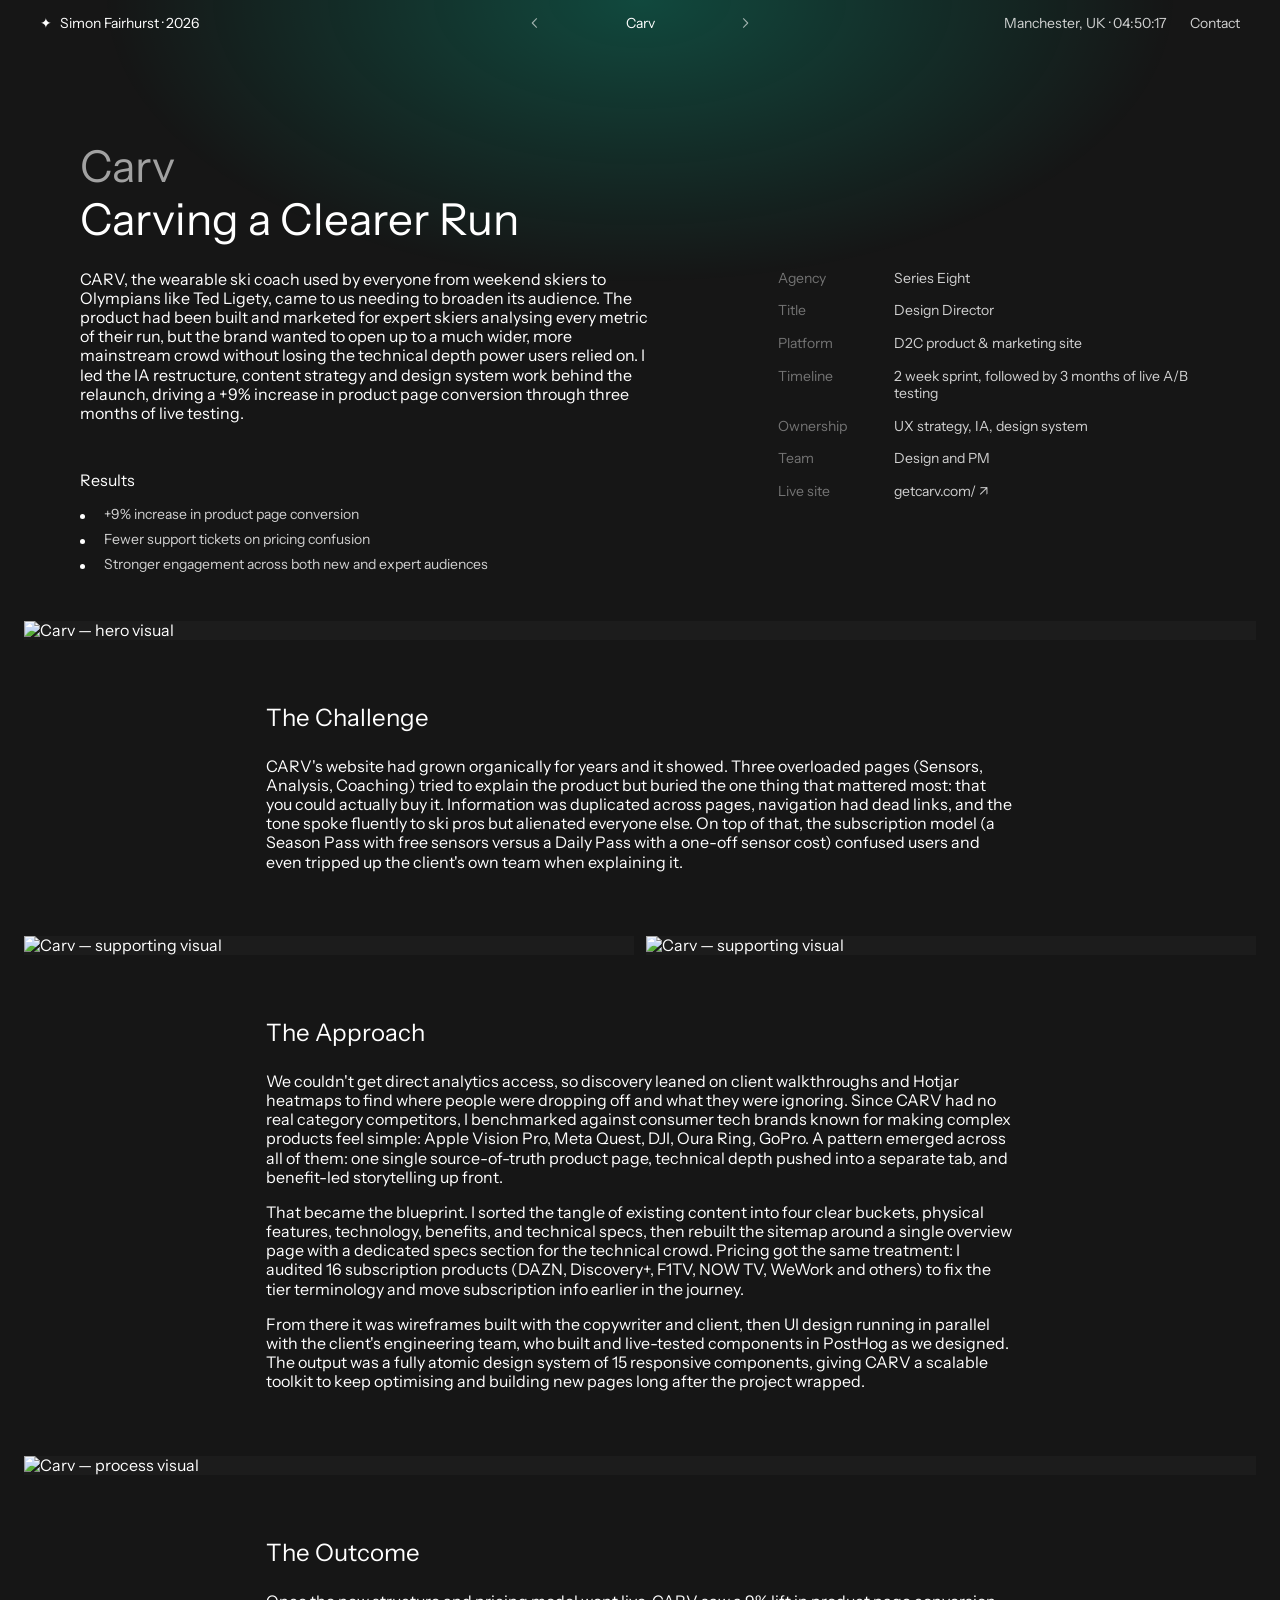
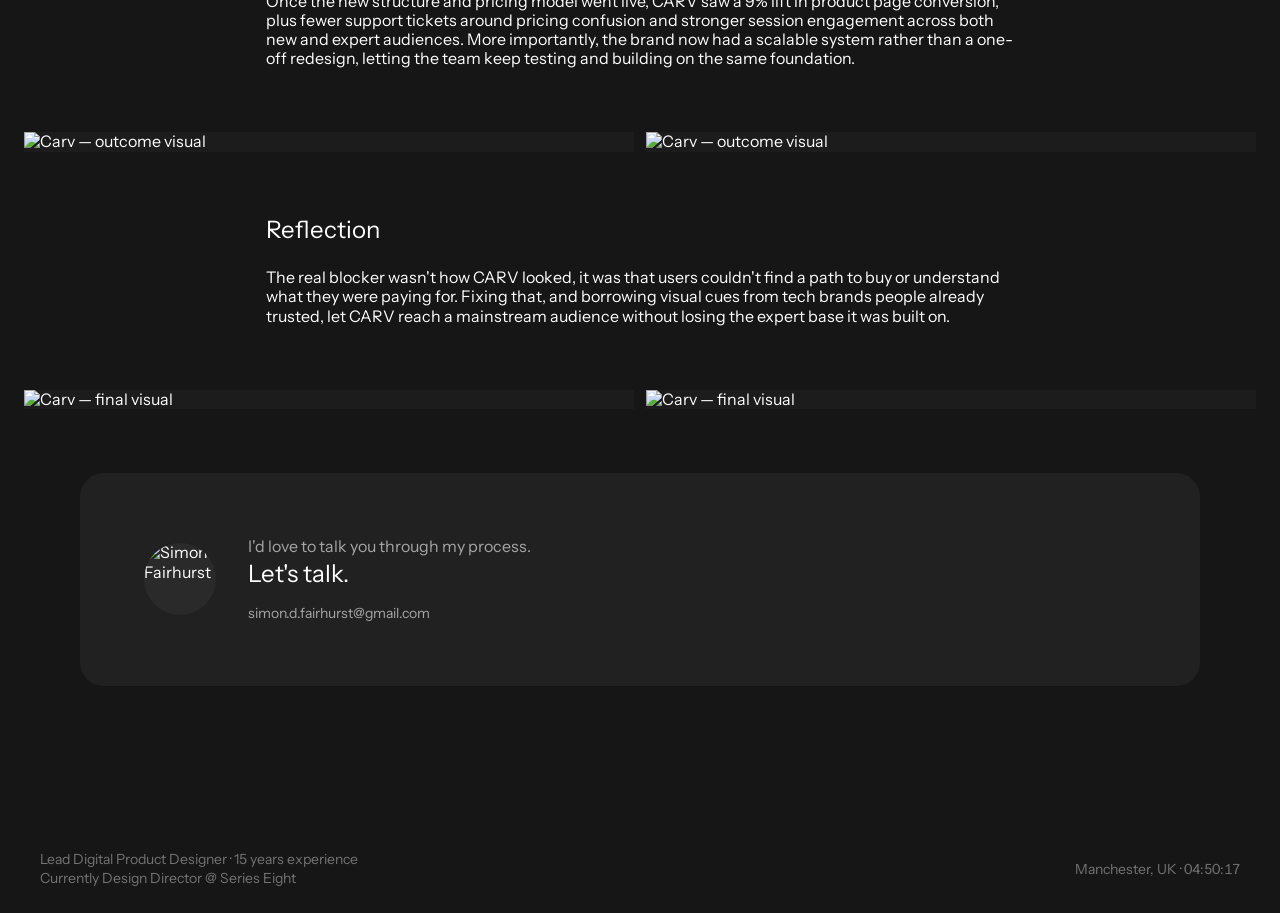
==== case-studies/carv.html @ b667c422 "Add files via upload" ====
<!DOCTYPE html>
<html lang="en">
<head>
  <meta charset="UTF-8">
  <meta name="viewport" content="width=device-width, initial-scale=1.0">
  <title>Carv · Simon Fairhurst</title>

  <!-- Meta & SEO -->
  <meta name="description" content="CARV, the wearable ski coach used by everyone from weekend skiers to Olympians like Ted Ligety, came to us needing to broaden its audience. The product…">

  <!-- Open Graph -->
  <meta property="og:title" content="Carv · Simon Fairhurst">
  <meta property="og:description" content="CARV, the wearable ski coach used by everyone from weekend skiers to Olympians like Ted Ligety, came to us needing to broaden its audience. The product…">
  <meta property="og:image" content="TODO: URL to social share image (1200x630px recommended)">
  <meta property="og:url" content="TODO: live page URL">
  <meta property="og:type" content="website">

  <!-- Favicon -->
  <link rel="icon" type="image/png" href="TODO: favicon.png">

  <link rel="stylesheet" href="../css/style.css">
  <style>:root{ --accent: #00FFCC; --accent-glow: rgba(0,255,204,0.22); }</style>
</head>
<body>
  <a class="skip-link" href="#main">Skip to content</a>
  <div class="cs-glow" aria-hidden="true"></div>
    <header class="topbar">
    <div class="topbar__left">
      <a class="topbar__brand" href="../index.html"><span class="spark">✦</span> Simon Fairhurst · 2026</a>
    </div>
    <div class="topbar__center">
      <nav class="switcher" aria-label="Case study switcher">
        <a href="stash-finance.html" aria-label="Previous case study: Stash Finance"><svg width="14" height="14" viewBox="0 0 18 18" fill="none" xmlns="http://www.w3.org/2000/svg" aria-hidden="true"><path d="M11 3.5L5.5 9L11 14.5" stroke="currentColor" stroke-width="1.4" stroke-linecap="round" stroke-linejoin="round"/></svg></a>
        <span class="switcher__name">Carv</span>
        <a href="pearson-pte.html" aria-label="Next case study: Pearson PTE"><svg width="14" height="14" viewBox="0 0 18 18" fill="none" xmlns="http://www.w3.org/2000/svg" aria-hidden="true"><path d="M7 3.5L12.5 9L7 14.5" stroke="currentColor" stroke-width="1.4" stroke-linecap="round" stroke-linejoin="round"/></svg></a>
      </nav>
    </div>
    <div class="topbar__right">
      <p class="body-sm cs-topbar-clock" data-clock>Manchester, UK · 00:00:00</p>
      <a class="topbar__contact" href="mailto:simon.d.fairhurst@gmail.com">Contact</a>
    </div>
  </header>

  <main id="main" class="cs-wrap">
    <div class="cs-header">
      <p class="cs-header__label">Carv</p>
      <h1 class="cs-header__title">Carving a Clearer Run</h1>
      <div class="cs-header__overview-col">
        <p class="cs-header__overview">CARV, the wearable ski coach used by everyone from weekend skiers to Olympians like Ted Ligety, came to us needing to broaden its audience. The product had been built and marketed for expert skiers analysing every metric of their run, but the brand wanted to open up to a much wider, more mainstream crowd without losing the technical depth power users relied on. I led the IA restructure, content strategy and design system work behind the relaunch, driving a +9% increase in product page conversion through three months of live testing.</p>
        <div class="cs-results">
          <p class="cs-results__heading">Results</p>
        <ul>
          <li>+9% increase in product page conversion</li>
          <li>Fewer support tickets on pricing confusion</li>
          <li>Stronger engagement across both new and expert audiences</li>
        </ul>
        </div>
      </div>
      <div class="cs-meta">
        <div class="cs-meta__row"><span class="cs-meta__label">Agency</span><span class="cs-meta__value">Series Eight</span></div>
        <div class="cs-meta__row"><span class="cs-meta__label">Title</span><span class="cs-meta__value">Design Director</span></div>
        <div class="cs-meta__row"><span class="cs-meta__label">Platform</span><span class="cs-meta__value">D2C product & marketing site</span></div>
        <div class="cs-meta__row"><span class="cs-meta__label">Timeline</span><span class="cs-meta__value">2 week sprint, followed by 3 months of live A/B testing</span></div>
        <div class="cs-meta__row"><span class="cs-meta__label">Ownership</span><span class="cs-meta__value">UX strategy, IA, design system</span></div>
        <div class="cs-meta__row"><span class="cs-meta__label">Team</span><span class="cs-meta__value">Design and PM</span></div>
        <div class="cs-meta__row"><span class="cs-meta__label">Live site</span><span class="cs-meta__value"><a href="https://getcarv.com/" target="_blank" rel="noopener">getcarv.com/ ↗</a></span></div>
      </div>
    </div>

    <div class="cs-visual">
      <img src="../assets/carv/hero.jpg" alt="Carv — hero visual" loading="lazy">
    </div>

    <div class="cs-section">
      <h2>The Challenge</h2>
        <p>CARV's website had grown organically for years and it showed. Three overloaded pages (Sensors, Analysis, Coaching) tried to explain the product but buried the one thing that mattered most: that you could actually buy it. Information was duplicated across pages, navigation had dead links, and the tone spoke fluently to ski pros but alienated everyone else. On top of that, the subscription model (a Season Pass with free sensors versus a Daily Pass with a one-off sensor cost) confused users and even tripped up the client's own team when explaining it.</p>
    </div>

    <div class="cs-row2">
      <div class="cs-visual"><img src="../assets/carv/challenge-1.jpg" alt="Carv — supporting visual" loading="lazy"></div>
      <div class="cs-visual"><img src="../assets/carv/challenge-2.jpg" alt="Carv — supporting visual" loading="lazy"></div>
    </div>

    <div class="cs-section">
      <h2>The Approach</h2>
        <p>We couldn't get direct analytics access, so discovery leaned on client walkthroughs and Hotjar heatmaps to find where people were dropping off and what they were ignoring. Since CARV had no real category competitors, I benchmarked against consumer tech brands known for making complex products feel simple: Apple Vision Pro, Meta Quest, DJI, Oura Ring, GoPro. A pattern emerged across all of them: one single source-of-truth product page, technical depth pushed into a separate tab, and benefit-led storytelling up front.</p>
        <p>That became the blueprint. I sorted the tangle of existing content into four clear buckets, physical features, technology, benefits, and technical specs, then rebuilt the sitemap around a single overview page with a dedicated specs section for the technical crowd. Pricing got the same treatment: I audited 16 subscription products (DAZN, Discovery+, F1TV, NOW TV, WeWork and others) to fix the tier terminology and move subscription info earlier in the journey.</p>
        <p>From there it was wireframes built with the copywriter and client, then UI design running in parallel with the client's engineering team, who built and live-tested components in PostHog as we designed. The output was a fully atomic design system of 15 responsive components, giving CARV a scalable toolkit to keep optimising and building new pages long after the project wrapped.</p>
    </div>

    <div class="cs-visual">
      <img src="../assets/carv/approach-full.jpg" alt="Carv — process visual" loading="lazy">
    </div>

    <div class="cs-section">
      <h2>The Outcome</h2>
        <p>Once the new structure and pricing model went live, CARV saw a 9% lift in product page conversion, plus fewer support tickets around pricing confusion and stronger session engagement across both new and expert audiences. More importantly, the brand now had a scalable system rather than a one-off redesign, letting the team keep testing and building on the same foundation.</p>
    </div>

    <div class="cs-row2">
      <div class="cs-visual"><img src="../assets/carv/outcome-1.jpg" alt="Carv — outcome visual" loading="lazy"></div>
      <div class="cs-visual"><img src="../assets/carv/outcome-2.jpg" alt="Carv — outcome visual" loading="lazy"></div>
    </div>

    <div class="cs-section">
      <h2>Reflection</h2>
        <p>The real blocker wasn't how CARV looked, it was that users couldn't find a path to buy or understand what they were paying for. Fixing that, and borrowing visual cues from tech brands people already trusted, let CARV reach a mainstream audience without losing the expert base it was built on.</p>
    </div>

    <div class="cs-row2">
      <div class="cs-visual"><img src="../assets/carv/reflection-1.jpg" alt="Carv — final visual" loading="lazy"></div>
      <div class="cs-visual"><img src="../assets/carv/reflection-2.jpg" alt="Carv — final visual" loading="lazy"></div>
    </div>

    <div class="cs-cta">
      <img class="cs-cta__avatar" src="../assets/headshot.png" alt="Simon Fairhurst">
      <div class="cs-cta__text">
        <p class="cs-cta__intro">I'd love to talk you through my process.</p>
        <p class="cs-cta__headline">Let's talk.</p>
        <p class="cs-cta__email"><a href="mailto:simon.d.fairhurst@gmail.com">simon.d.fairhurst@gmail.com</a></p>
      </div>
    </div>
  </main>

    <footer class="bottombar bottombar--static">
    <div class="bottombar__left">
      <p class="bottombar__meta">Lead Digital Product Designer · 15 years experience<br>Currently Design Director @ Series Eight</p>
    </div>
    <div class="bottombar__center"></div>
    <div class="bottombar__right">
      <p class="bottombar__clock" data-clock>Manchester, UK · 00:00:00</p>
    </div>
  </footer>

  <script src="../js/main.js"></script>
</body>
</html>
---- css/style.css ----
/* ==========================================================================
   Simon Fairhurst · Portfolio — Shared Stylesheet
   Design system tokens pulled directly from the Figma export brief.
   ========================================================================== */

/* Google Fonts: Instrument Sans, Regular only (per style guide) */
@import url('https://fonts.googleapis.com/css2?family=Instrument+Sans:wght@400&display=swap');

:root {
  /* Colour */
  --white: #FFFFFF;
  --white-80: rgba(255,255,255,0.8);
  --white-60: rgba(255,255,255,0.6);
  --white-40: rgba(255,255,255,0.4);
  --white-20: rgba(255,255,255,0.2);

  --grey: #161616;
  --grey-80: rgba(22,22,22,0.8);
  --grey-60: rgba(22,22,22,0.6);
  --grey-40: rgba(22,22,22,0.4);
  --grey-20: rgba(22,22,22,0.2);

  --bg: var(--grey);
  --fg: var(--white);
  --accent: #1849E8; /* overridden per case study page */

  /* Type scale — Regular weight only, 120% line-height, normal letter-spacing */
  --h1: 44px;
  --h2: 24px;
  --body: 16px;
  --body-sm: 14px;
  --caption: 12px;

  /* Spacing — 4px grid */
  --xxs: 4px;
  --xs: 8px;
  --s: 16px;
  --m: 24px;
  --l: 32px;
  --xl: 40px;
  --xxl: 48px;
  --xxxl: 56px;
  --xxxxl: 64px;

  /* Radius */
  --radius: 24px;
}

* { box-sizing: border-box; }

html, body {
  margin: 0;
  padding: 0;
  background: var(--bg);
  color: var(--fg);
  overflow-x: hidden;
}

body {
  font-family: 'Instrument Sans', -apple-system, BlinkMacSystemFont, 'Segoe UI', sans-serif;
  font-weight: 400;
  font-size: var(--body);
  line-height: 1.2;
  -webkit-font-smoothing: antialiased;
}

h1, h2, h3, p, ul, li { margin: 0; padding: 0; }
ul { list-style: none; }

h1 { font-size: var(--h1); line-height: 1.2; font-weight: 400; }
h2 { font-size: var(--h2); line-height: 1.2; font-weight: 400; }
.body-sm { font-size: var(--body-sm); }
.caption { font-size: var(--caption); }

a { color: inherit; text-decoration: none; }
img { display: block; max-width: 100%; }
svg { display: block; flex-shrink: 0; }

button {
  font-family: inherit;
  font-size: inherit;
  color: inherit;
  background: none;
  border: none;
  cursor: pointer;
}

/* Focus visibility — accessibility */
a:focus-visible,
button:focus-visible,
[tabindex]:focus-visible {
  outline: 2px solid var(--white);
  outline-offset: 3px;
  border-radius: 4px;
}

.visually-hidden {
  position: absolute;
  width: 1px; height: 1px;
  overflow: hidden;
  clip: rect(0 0 0 0);
  white-space: nowrap;
}

/* Skip link */
.skip-link {
  position: absolute;
  left: -9999px;
  top: 0;
  background: var(--white);
  color: var(--grey);
  padding: var(--xs) var(--s);
  z-index: 999;
  border-radius: 0 0 8px 0;
}
.skip-link:focus {
  left: 0;
}

/* ==========================================================================
   Shared chrome — top bar / bottom bar (Home + Case Study)
   ========================================================================== */

.topbar, .bottombar {
  position: fixed;
  left: 0; right: 0;
  display: grid;
  grid-template-columns: 1fr auto 1fr;
  align-items: center;
  gap: var(--m);
  padding: var(--m) var(--xl);
  z-index: 100;
  font-size: var(--body-sm);
  color: var(--white-80);
}
.topbar { top: 0; padding-top: 12px; padding-bottom: 12px; }
.bottombar { bottom: 0; }
.bottombar.bottombar--static {
  position: static;
  left: auto; right: auto;
}

.topbar__left, .bottombar__left { justify-self: start; min-width: 0; }
.topbar__center, .bottombar__center { justify-self: center; }
.topbar__right, .bottombar__right {
  justify-self: end;
  display: flex;
  align-items: center;
  gap: var(--m);
  min-width: 0;
}

.topbar__brand {
  display: flex;
  align-items: center;
  gap: var(--xs);
  color: var(--white);
  white-space: nowrap;
}
.topbar__brand .spark { font-size: 14px; }

.topbar__nav {
  display: flex;
  gap: var(--m);
}
.topbar__nav button {
  color: var(--white-40);
  transition: color .2s ease;
  padding: var(--xxs) 0;
  font-size: var(--body-sm);
}
.topbar__nav button[aria-current="true"] {
  color: var(--white);
}
.topbar__nav button:hover { color: var(--white-80); }

.topbar__contact {
  color: var(--white-80);
  white-space: nowrap;
}
.topbar__contact:hover { color: var(--white); }

/* Case study switcher (replaces home nav on case study pages) */
.switcher {
  display: flex;
  align-items: center;
  gap: var(--m);
}
.switcher button, .switcher a {
  color: var(--white-60);
  display: flex;
  align-items: center;
  padding: var(--xxs);
}
.switcher a:hover { color: var(--white); }
.switcher__name { color: var(--white); min-width: 140px; text-align: center; white-space: nowrap; }

.bottombar__meta { color: var(--white-40); line-height: 1.4; }
.bottombar__toggle { display: flex; gap: var(--xs); }
.bottombar__toggle button {
  width: 36px; height: 36px;
  display: flex; align-items: center; justify-content: center;
  border-radius: 10px;
  color: var(--white-40);
}
.bottombar__toggle button[aria-pressed="true"] {
  color: var(--white);
  background: var(--white-20);
}
.bottombar__toggle button:hover { color: var(--white-80); }
.bottombar__clock { color: var(--white-40); white-space: nowrap; font-variant-numeric: tabular-nums; }

/* Keyline between the top nav row and the Ecommerce/SaaS sub-nav (per Figma) */
.nav-keyline {
  position: fixed;
  top: 53px;
  left: 0; right: 0;
  height: 1px;
  background: linear-gradient(90deg, transparent, var(--white-20) 20%, var(--white-20) 80%, transparent);
  z-index: 89;
  pointer-events: none;
}

@media (max-width: 780px) {
  .topbar, .bottombar { padding: var(--s) var(--m); }
  .bottombar__meta { display: none; }
  .switcher__name { min-width: 90px; font-size: var(--caption); }
  .cs-topbar-clock { display: none; }
}

/* ==========================================================================
   Home — sub-nav (Ecommerce / SaaS)
   ========================================================================== */

.subnav {
  position: fixed;
  top: 66px;
  left: 50%;
  transform: translateX(-50%);
  display: flex;
  gap: var(--m);
  z-index: 90;
}
.subnav button {
  color: var(--white-40);
  padding: var(--xxs) var(--xs);
  font-size: var(--body-sm);
}
.subnav button[aria-current="true"] { color: var(--white); }
.subnav button:hover { color: var(--white-80); }

/* ==========================================================================
   Cards — shared visual language
   ========================================================================== */

.card {
  background: var(--grey);
  border-radius: var(--radius);
  overflow: hidden;
  position: relative;
}
.card__media {
  width: 100%;
  height: 100%;
  object-fit: cover;
  display: block;
}
.card__overlay-top {
  position: absolute;
  top: var(--m); left: var(--m); right: var(--m);
  display: flex;
  justify-content: space-between;
  align-items: flex-start;
  z-index: 2;
}
.card__tag {
  color: var(--card-fg, var(--white));
  font-size: 10px;
  line-height: 1.35;
}
.card__tag span { display: block; }
.card__arrow {
  width: 40px; height: 40px;
  border-radius: 50%;
  background: rgba(22,22,22,0.55);
  backdrop-filter: blur(6px);
  display: flex; align-items: center; justify-content: center;
  color: var(--white);
  flex-shrink: 0;
  transition: background .2s ease, transform .2s ease;
}
.card__arrow:hover { background: rgba(22,22,22,0.85); transform: scale(1.06); }
.card__name {
  position: absolute;
  left: var(--m); bottom: var(--m);
  z-index: 2;
  color: var(--card-fg, var(--white));
  font-size: var(--body);
}

/* Grid card variant (All Work) — name sits below image, not overlaid */
.gridcard { aspect-ratio: 4 / 3; }
.gridcard:hover .card__media { transform: scale(1.03); }
.card__media { transition: transform .35s ease, opacity .2s ease; }
.gridcard--placeholder .card__media { opacity: 0.72; }
.gridcard--placeholder:hover .card__media { transform: none; opacity: 0.85; }

/* ==========================================================================
   Home — Stacked view
   ========================================================================== */

.view { display: none; }
.view[data-active="true"] { display: block; }

/* Sensible default before JS hydrates (default = Ecommerce, Stacked) */
[data-category-group="saas"], [data-display="swipe"] { display: none; }

.stacked-stage {
  position: relative;
  width: 100%;
  height: 100vh;
}
.stacked-stack {
  position: absolute;
  top: 50%;
  left: 50%;
  width: min(455px, 38vw);
  aspect-ratio: 455 / 491;
  /* Center the whole fan's bounding box on the page, not just the front
     card: self-center (-50%) then shift back by half the total spread. */
  transform: translate(calc(-50% - var(--fan-half-x, 162px)), calc(-50% - var(--fan-half-y, 93px)));
}
.stacked-card {
  position: absolute;
  top: 0; left: 0;
  width: 100%; height: 100%;
  cursor: pointer;
  transform: translate(var(--tx, 0px), var(--ty, 0px));
  z-index: var(--z, 1);
  transition: transform .2s cubic-bezier(.2,.7,.3,1);
  box-shadow: 0 30px 60px -20px rgba(0,0,0,0.6);
  will-change: transform;
}
.stacked-card:hover, .stacked-card:focus-visible {
  transform: translate(var(--tx, 0px), var(--ty, 0px)) scale(1.03);
  z-index: 50;
}
.stacked-card .card__overlay-top,
.stacked-card .card__name {
  transition: opacity .15s ease;
  opacity: 0;
  pointer-events: none;
}
.stacked-card.is-front .card__overlay-top,
.stacked-card.is-front .card__name,
.stacked-card:hover .card__overlay-top,
.stacked-card:hover .card__name,
.stacked-card:focus-visible .card__overlay-top,
.stacked-card:focus-visible .card__name {
  opacity: 1;
  pointer-events: auto;
}


/* ==========================================================================
   Home — Swipe view
   ========================================================================== */

.swipe-stage {
  position: relative;
  width: 100%;
  height: 100vh;
  display: flex;
  align-items: center;
  justify-content: center;
}
.swipe-deck {
  position: relative;
  width: min(455px, 38vw);
  aspect-ratio: 455 / 491;
}
.swipe-card-wrap {
  position: absolute;
  inset: 0;
  touch-action: pan-y;
  transition: transform .3s ease, opacity .3s ease;
  transform: translateY(calc(var(--depth, 0) * 34px)) scale(calc(1 - var(--depth, 0) * 0.055));
}
.swipe-card-wrap.is-top { cursor: grab; }
.swipe-card-wrap.is-dragging { transition: none; cursor: grabbing; }
.swipe-card-wrap.is-exiting { cursor: grabbing; }
.swipe-card {
  width: 100%; height: 100%;
  pointer-events: none;
}
.swipe-cta {
  position: absolute;
  right: var(--m); bottom: var(--m);
  z-index: 3;
  display: flex; align-items: center; gap: var(--xs);
  background: rgba(22,22,22,0.55);
  backdrop-filter: blur(6px);
  border: 1px solid var(--white-20);
  border-radius: 999px;
  padding: var(--xs) var(--s);
  color: var(--white);
  font-size: var(--body-sm);
  transition: background .2s ease, opacity .2s ease;
  pointer-events: auto;
}
.swipe-card-wrap:not(.is-top) .swipe-cta { opacity: 0; pointer-events: none; }
.swipe-cta:hover { background: rgba(22,22,22,0.85); }

.swipe-chevron {
  position: absolute;
  top: 50%;
  transform: translateY(-50%);
  width: 48px; height: 48px;
  border-radius: 50%;
  display: flex; align-items: center; justify-content: center;
  color: var(--white-60);
  z-index: 5;
  transition: color .2s ease, background .2s ease;
}
.swipe-chevron:hover { color: var(--white); background: var(--white-20); }
.swipe-chevron--prev { left: max(4vw, 24px); }
.swipe-chevron--next { right: max(4vw, 24px); }

@media (max-width: 780px) {
  .stacked-stack, .swipe-deck { width: 78vw; aspect-ratio: 455/491; }
  .stacked-stack { transform: translate(-50%, -50%); }
  .stacked-stage { padding-left: 0; justify-content: center; }
  .swipe-chevron--prev { left: 8px; }
  .swipe-chevron--next { right: 8px; }
  .bottombar__toggle { display: none !important; }
}

/* ==========================================================================
   Home — All Work grid
   ========================================================================== */

.allwork {
  padding: 66px var(--xl) var(--xxxxl);
  max-width: 1600px;
  margin: 0 auto;
}
.allwork__controls {
  display: flex;
  justify-content: space-between;
  align-items: center;
  margin-bottom: var(--xxl);
  flex-wrap: wrap;
  gap: var(--m);
}
.filterrow { display: flex; align-items: center; gap: var(--m); }
.filterrow__label { color: var(--white-40); font-size: var(--body-sm); }
.filterrow__options { display: flex; gap: var(--m); }
.filterrow__options button { color: var(--white-40); font-size: var(--body-sm); }
.filterrow__options button[aria-pressed="true"] { color: var(--white); }
.filterrow__options button:hover { color: var(--white-80); }
.filterrow__options button[disabled] { opacity: .35; cursor: not-allowed; }

.allwork__grid {
  display: grid;
  grid-template-columns: repeat(3, 1fr);
  gap: var(--s);
}
@media (max-width: 1100px) {
  .allwork__grid { grid-template-columns: repeat(2, 1fr); }
}
@media (max-width: 640px) {
  .allwork__grid { grid-template-columns: 1fr; }
  .allwork { padding: 120px var(--m) 100px; }
}
.allwork__empty {
  color: var(--white-40);
  padding: var(--xxxxl) 0;
  text-align: center;
}

/* ==========================================================================
   Case Study page
   ========================================================================== */

.cs-glow {
  position: fixed;
  inset: 0;
  z-index: 0;
  pointer-events: none;
  background:
    radial-gradient(60% 45% at 50% 0%, var(--accent-glow, rgba(24,73,232,0.22)), transparent 70%);
}

.cs-wrap {
  position: relative;
  z-index: 1;
  max-width: 1200px;
  margin: 0 auto;
  padding: 140px var(--xl) 0;
}

.cs-header {
  display: grid;
  grid-template-columns: 1.5fr 1fr;
  grid-template-areas:
    "label    label"
    "title    title"
    "overview meta";
  column-gap: var(--xxxxl);
  padding-bottom: var(--xxl);
}
.cs-header__label {
  grid-area: label;
  color: var(--white-60);
  font-size: var(--h1);
  line-height: 1.2;
  font-weight: 400;
  margin-bottom: 0;
}
.cs-header__title { grid-area: title; margin-bottom: var(--m); }
.cs-header__overview-col { grid-area: overview; max-width: 52ch; }
.cs-header__overview { color: var(--white); font-size: var(--body); }

.cs-meta { grid-area: meta; display: flex; flex-direction: column; gap: var(--s); }
.cs-meta__row { display: grid; grid-template-columns: 100px 1fr; gap: var(--s); font-size: var(--body-sm); }
.cs-meta__label { color: var(--white-40); }
.cs-meta__value { color: var(--white-80); }
.cs-meta__value a:hover { color: var(--white); text-decoration: underline; }

.cs-results { margin-top: var(--xxl); }
.cs-results__heading { color: var(--white); font-size: var(--body); margin-bottom: var(--s); }
.cs-results ul { display: flex; flex-direction: column; gap: var(--xs); }
.cs-results li {
  font-size: var(--body-sm);
  color: var(--white-80);
  position: relative;
  padding-left: var(--m);
}
.cs-results li::before {
  content: "";
  position: absolute; left: 0; top: 8px;
  width: 5px; height: 5px;
  border-radius: 50%;
  background: var(--white);
}

.cs-visual {
  overflow: hidden;
  margin-bottom: var(--xxxxl);
  background: #1c1c1c;
  border-radius: 0;
  width: calc(100vw - 48px);
  position: relative;
  left: 50%;
  margin-left: calc(-50vw + 24px);
}
.cs-visual img { width: 100%; display: block; }

.cs-section { max-width: 68ch; margin: 0 auto; padding-bottom: var(--xxxxl); }
.cs-section h2 { margin-bottom: var(--m); }
.cs-section p + p { margin-top: var(--s); }
.cs-section p { color: var(--white); font-size: var(--body); }

.cs-row2 {
  display: grid;
  grid-template-columns: 1fr 1fr;
  gap: 12px;
  margin-bottom: var(--xxxxl);
  width: calc(100vw - 48px);
  position: relative;
  left: 50%;
  margin-left: calc(-50vw + 24px);
}
.cs-row2 .cs-visual { margin-bottom: 0; width: 100%; left: 0; margin-left: 0; }

.cs-cta {
  display: flex;
  align-items: center;
  gap: var(--l);
  padding: var(--xxxxl);
  background: rgba(255,255,255,0.05);
  border-radius: var(--radius);
  margin: var(--xxxxl) 0 140px;
}
.cs-cta__avatar {
  width: 72px; height: 72px;
  border-radius: 50%;
  object-fit: cover;
  flex-shrink: 0;
  background: #2a2a2a;
}
.cs-cta__intro { color: var(--white-60); margin-bottom: var(--xxs); }
.cs-cta__headline { color: var(--white); font-size: var(--h2); margin-bottom: var(--s); }
.cs-cta__email { color: var(--white-60); font-size: var(--body-sm); }
.cs-cta__email a:hover { color: var(--white); text-decoration: underline; }

@media (max-width: 900px) {
  .cs-header {
    grid-template-columns: 1fr;
    grid-template-areas: "label" "title" "overview" "meta";
    column-gap: 0;
    row-gap: var(--l);
  }
  .cs-row2 { grid-template-columns: 1fr; }
  .cs-wrap { padding: 120px var(--m) 0; }
}

/* Placeholder page (Mailboard-style "coming soon" — kept for future use) */
.placeholder-page {
  min-height: 100vh;
  display: flex; flex-direction: column; align-items: center; justify-content: center;
  text-align: center;
  gap: var(--m);
  padding: var(--xl);
}
.placeholder-page p { color: var(--white-60); max-width: 44ch; }
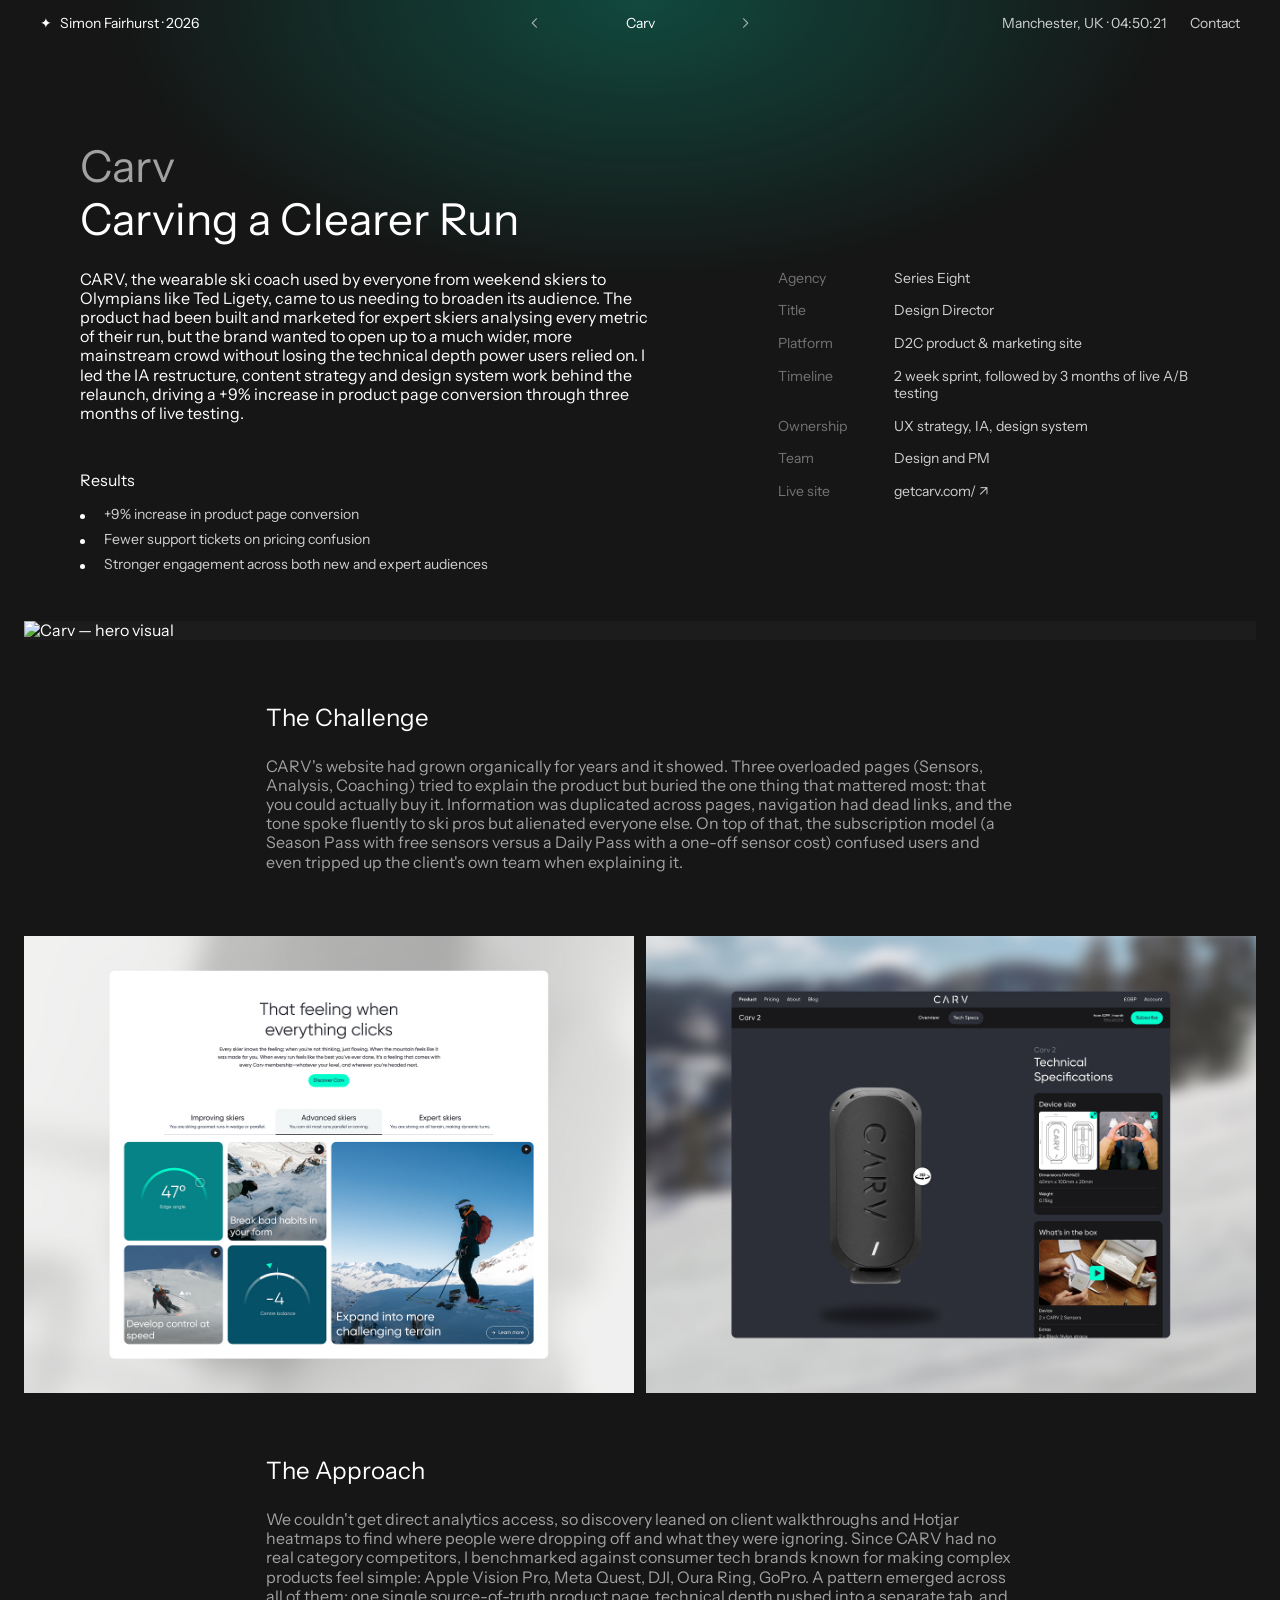
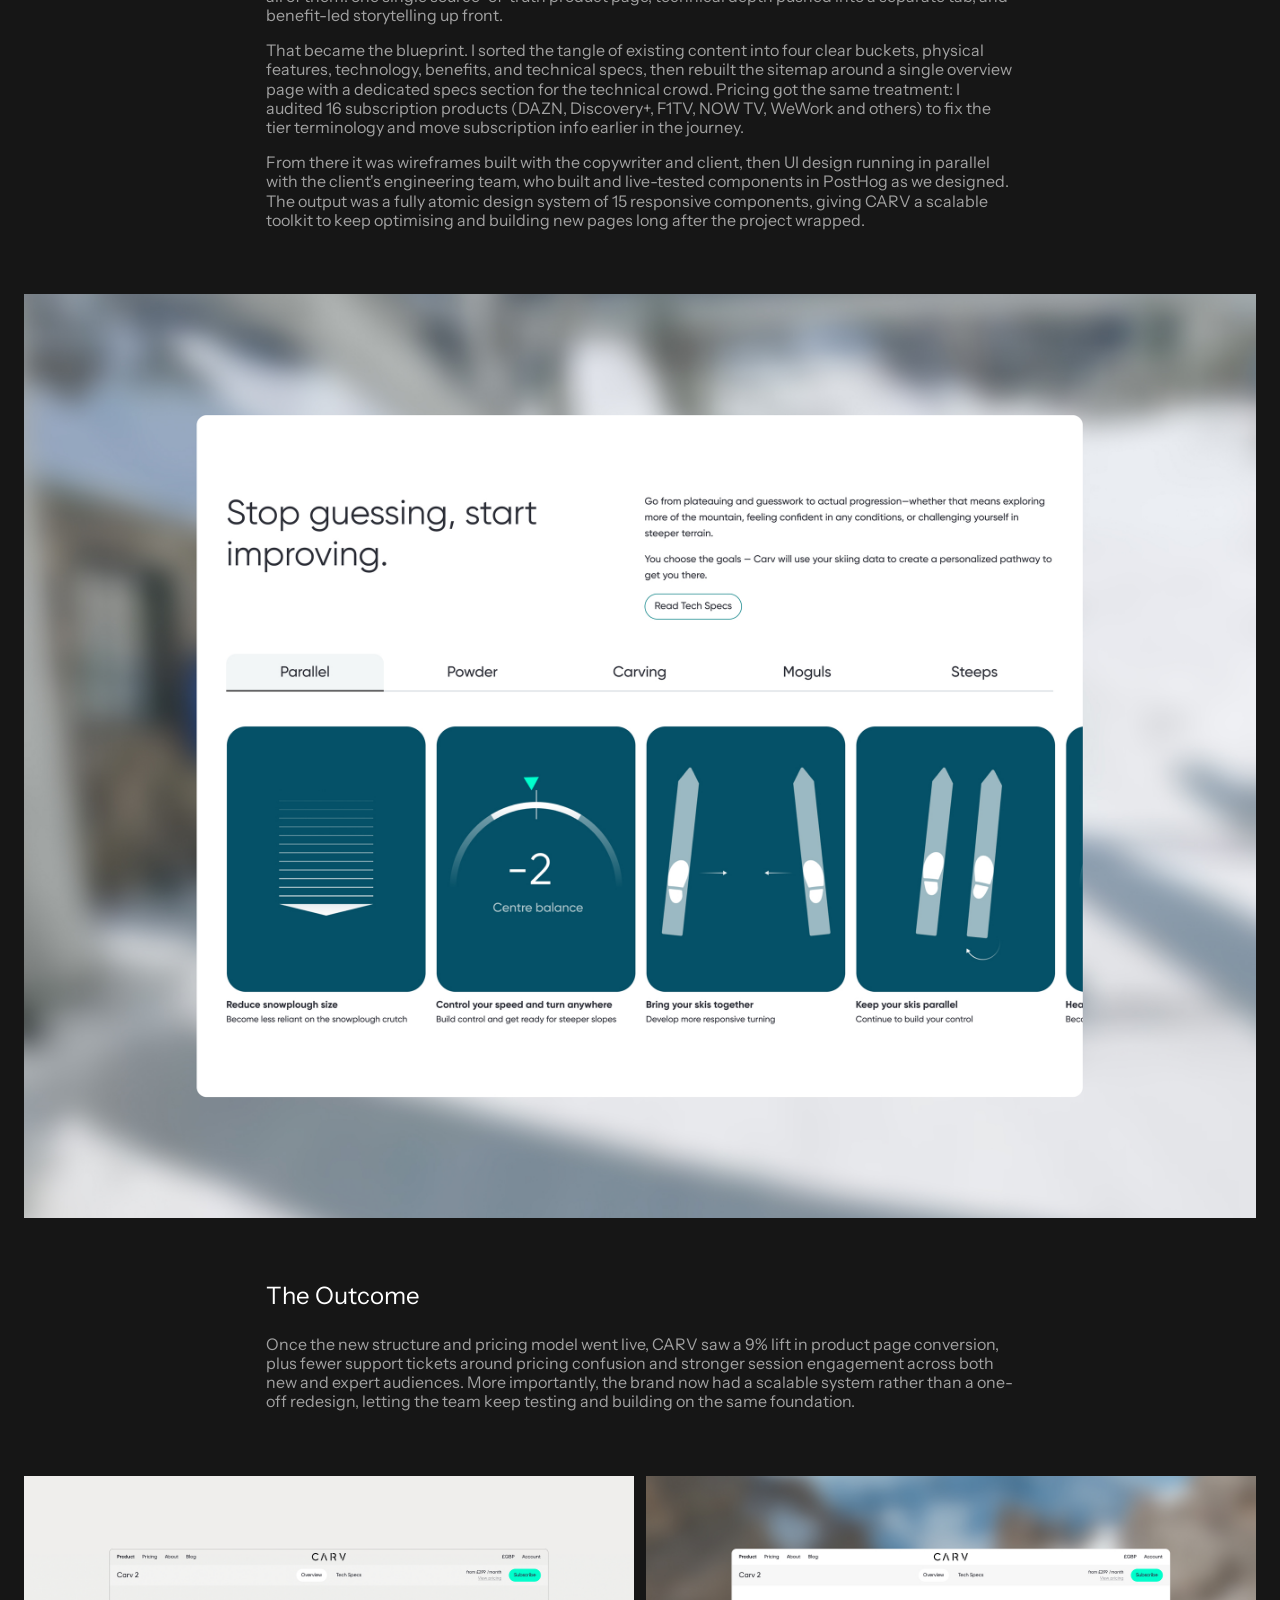
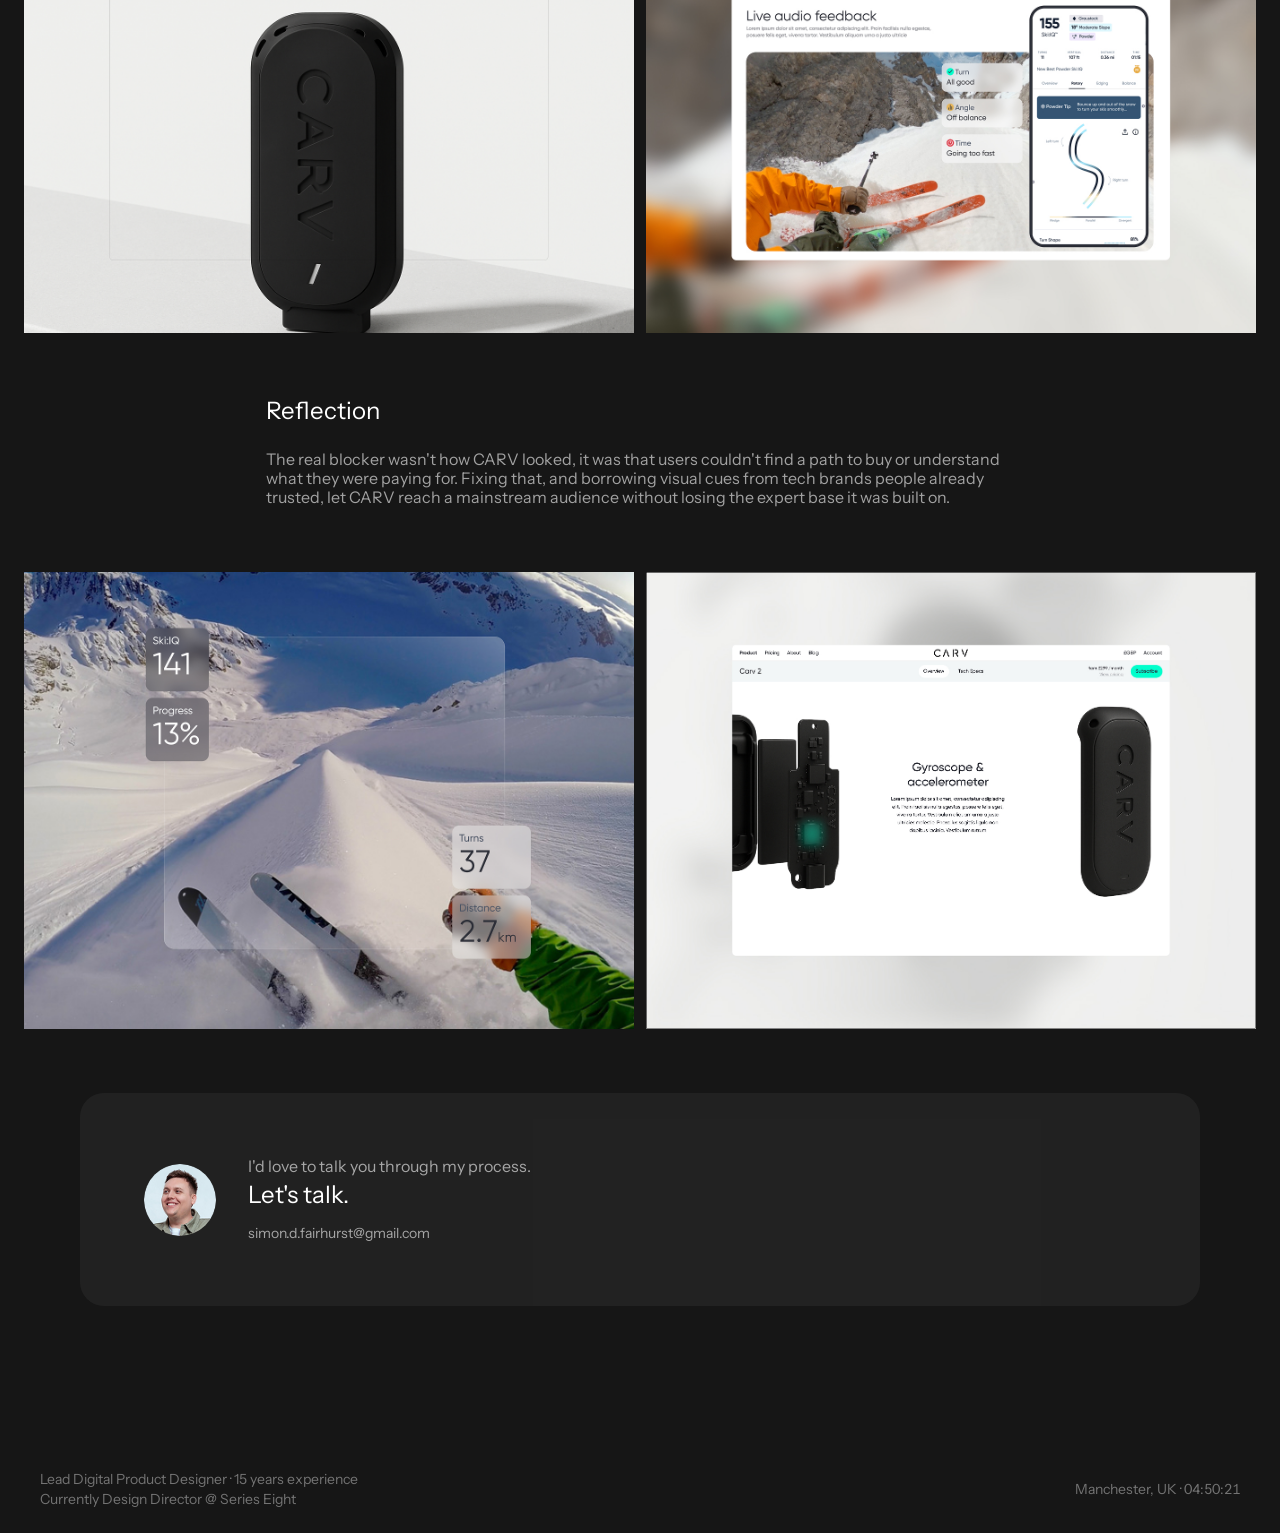
==== commit 3cdc7877: "web updates" ====
--- a/case-studies/carv.html
+++ b/case-studies/carv.html
@@ -7,16 +7,20 @@
 
   <!-- Meta & SEO -->
   <meta name="description" content="CARV, the wearable ski coach used by everyone from weekend skiers to Olympians like Ted Ligety, came to us needing to broaden its audience. The product…">
+  <meta name="robots" content="noindex, nofollow">
 
   <!-- Open Graph -->
   <meta property="og:title" content="Carv · Simon Fairhurst">
   <meta property="og:description" content="CARV, the wearable ski coach used by everyone from weekend skiers to Olympians like Ted Ligety, came to us needing to broaden its audience. The product…">
-  <meta property="og:image" content="TODO: URL to social share image (1200x630px recommended)">
-  <meta property="og:url" content="TODO: live page URL">
+  <meta property="og:image" content="../assets/og-image.png">
+  <meta property="og:url" content="TODO: live page URL, once this is deployed">
   <meta property="og:type" content="website">
+  <meta name="twitter:card" content="summary_large_image">
 
   <!-- Favicon -->
-  <link rel="icon" type="image/png" href="TODO: favicon.png">
+  <link rel="icon" type="image/png" href="../assets/favicon-512.png">
+  <link rel="icon" type="image/x-icon" href="../assets/favicon.ico">
+  <link rel="apple-touch-icon" href="../assets/apple-touch-icon.png">
 
   <link rel="stylesheet" href="../css/style.css">
   <style>:root{ --accent: #00FFCC; --accent-glow: rgba(0,255,204,0.22); }</style>
@@ -26,7 +30,7 @@
   <div class="cs-glow" aria-hidden="true"></div>
     <header class="topbar">
     <div class="topbar__left">
-      <a class="topbar__brand" href="../index.html"><span class="spark">✦</span> Simon Fairhurst · 2026</a>
+      <a class="topbar__brand" href="../index.html"><span class="spark">✦</span><span class="topbar__brand-full">Simon Fairhurst · 2026</span><span class="topbar__brand-short">Simon F</span></a>
     </div>
     <div class="topbar__center">
       <nav class="switcher" aria-label="Case study switcher">
--- a/css/style.css
+++ b/css/style.css
@@ -140,14 +140,15 @@
   left: auto; right: auto;
 }
 
-.topbar__left, .bottombar__left { justify-self: start; min-width: 0; }
-.topbar__center, .bottombar__center { justify-self: center; }
+.topbar__left, .bottombar__left { justify-self: start; min-width: 0; overflow: hidden; }
+.topbar__center, .bottombar__center { justify-self: center; min-width: 0; overflow: hidden; }
 .topbar__right, .bottombar__right {
   justify-self: end;
   display: flex;
   align-items: center;
   gap: var(--m);
   min-width: 0;
+  overflow: hidden;
 }
 
 .topbar__brand {
@@ -157,6 +158,7 @@
   color: var(--white);
   white-space: nowrap;
 }
+.topbar__brand-short { display: none; }
 .topbar__brand .spark { font-size: 14px; }
 
 .topbar__nav {
@@ -224,8 +226,20 @@
 @media (max-width: 780px) {
   .topbar, .bottombar { padding: var(--s) var(--m); }
   .bottombar__meta { display: none; }
-  .switcher__name { min-width: 90px; font-size: var(--caption); }
   .cs-topbar-clock { display: none; }
+  .topbar__brand { font-size: var(--caption); gap: 4px; }
+  .topbar__brand .spark { display: none; }
+  .topbar__brand-full { display: none; }
+  .topbar__brand-short { display: inline; }
+  .topbar__nav { gap: var(--s); }
+  .topbar__nav button { font-size: var(--caption); }
+  .topbar__contact { font-size: var(--caption); }
+  .switcher { gap: var(--s); }
+  .switcher__name { min-width: 0; font-size: var(--caption); }
+  .swipe-cta__full { display: none; }
+  .swipe-cta__short { display: inline; }
+  .bottombar { display: flex; justify-content: center; }
+  .bottombar__left, .bottombar__center { display: none; }
 }
 
 /* ==========================================================================
@@ -283,6 +297,7 @@
   width: 40px; height: 40px;
   border-radius: 50%;
   background: rgba(22,22,22,0.55);
+  -webkit-backdrop-filter: blur(6px);
   backdrop-filter: blur(6px);
   display: flex; align-items: center; justify-content: center;
   color: var(--white);
@@ -319,6 +334,13 @@
   position: relative;
   width: 100%;
   height: 100vh;
+}
+.stacked-stage, .swipe-stage {
+  transition: opacity .28s ease, transform .28s ease;
+}
+.stacked-stage:not(.stage-in), .swipe-stage:not(.stage-in) {
+  opacity: 0;
+  transform: scale(.95);
 }
 .stacked-stack {
   position: absolute;
@@ -330,6 +352,15 @@
      card: self-center (-50%) then shift back by half the total spread. */
   transform: translate(calc(-50% - var(--fan-half-x, 162px)), calc(-50% - var(--fan-half-y, 93px)));
 }
+@keyframes cardEnter {
+  from { opacity: 0; transform: translate(var(--tx, 0px), calc(var(--ty, 0px) + 18px)) scale(.98); }
+  to   { opacity: 1; transform: translate(var(--tx, 0px), var(--ty, 0px)); }
+}
+.stacked-stage.is-entering .stacked-card {
+  animation: cardEnter .55s cubic-bezier(.16,.8,.24,1) both;
+  animation-delay: calc(var(--index, 0) * 70ms);
+}
+
 .stacked-card {
   position: absolute;
   top: 0; left: 0;
@@ -337,14 +368,14 @@
   cursor: pointer;
   transform: translate(var(--tx, 0px), var(--ty, 0px));
   z-index: var(--z, 1);
-  transition: transform .2s cubic-bezier(.2,.7,.3,1);
+  transition: transform .3s ease-out;
   box-shadow: 0 30px 60px -20px rgba(0,0,0,0.6);
   will-change: transform;
 }
 .stacked-card:hover, .stacked-card:focus-visible {
-  transform: translate(var(--tx, 0px), var(--ty, 0px)) scale(1.03);
   z-index: 50;
 }
+
 .stacked-card .card__overlay-top,
 .stacked-card .card__name {
   transition: opacity .15s ease;
@@ -399,6 +430,7 @@
   z-index: 3;
   display: flex; align-items: center; gap: var(--xs);
   background: rgba(22,22,22,0.55);
+  -webkit-backdrop-filter: blur(6px);
   backdrop-filter: blur(6px);
   border: 1px solid var(--white-20);
   border-radius: 999px;
@@ -410,6 +442,7 @@
 }
 .swipe-card-wrap:not(.is-top) .swipe-cta { opacity: 0; pointer-events: none; }
 .swipe-cta:hover { background: rgba(22,22,22,0.85); }
+.swipe-cta__short { display: none; }
 
 .swipe-chevron {
   position: absolute;
@@ -559,7 +592,7 @@
 .cs-section { max-width: 68ch; margin: 0 auto; padding-bottom: var(--xxxxl); }
 .cs-section h2 { margin-bottom: var(--m); }
 .cs-section p + p { margin-top: var(--s); }
-.cs-section p { color: var(--white); font-size: var(--body); }
+.cs-section p { color: var(--white-60); font-size: var(--body); }
 
 .cs-row2 {
   display: grid;
@@ -599,10 +632,42 @@
     grid-template-columns: 1fr;
     grid-template-areas: "label" "title" "overview" "meta";
     column-gap: 0;
-    row-gap: var(--l);
+    row-gap: 0;
+    padding-bottom: 32px;
   }
-  .cs-row2 { grid-template-columns: 1fr; }
+  .cs-header__label {
+    font-size: 32px;
+    margin-bottom: 8px;
+  }
+  .cs-header__title { font-size: 32px; margin-bottom: 24px; }
+  .cs-header__overview-col { margin-bottom: 24px; }
+  .cs-row2 { grid-template-columns: 1fr; gap: 12px; margin-bottom: 32px; }
   .cs-wrap { padding: 120px var(--m) 0; }
+
+  .cs-results { margin-top: 32px; }
+  .cs-visual { margin-bottom: 32px; }
+  .cs-section { padding-bottom: 32px; }
+
+  /* Images go fully edge-to-edge on mobile — the 24px gutter that works on
+     desktop just eats too much of a narrow screen. */
+  .cs-visual, .cs-row2 {
+    width: 100vw;
+    left: 50%;
+    margin-left: -50vw;
+  }
+  .cs-row2 .cs-visual { width: 100%; left: 0; margin-left: 0; }
+
+  /* Contact card: stack vertically and fit inside its own box — was
+     overflowing the rounded card at the default horizontal padding. */
+  .cs-cta {
+    flex-direction: column;
+    align-items: flex-start;
+    padding: 24px;
+    gap: 16px;
+    margin: 32px 0 60px;
+  }
+  .cs-cta__avatar { width: 56px; height: 56px; }
+  .cs-cta__text { width: 100%; }
 }
 
 /* Placeholder page (Mailboard-style "coming soon" — kept for future use) */
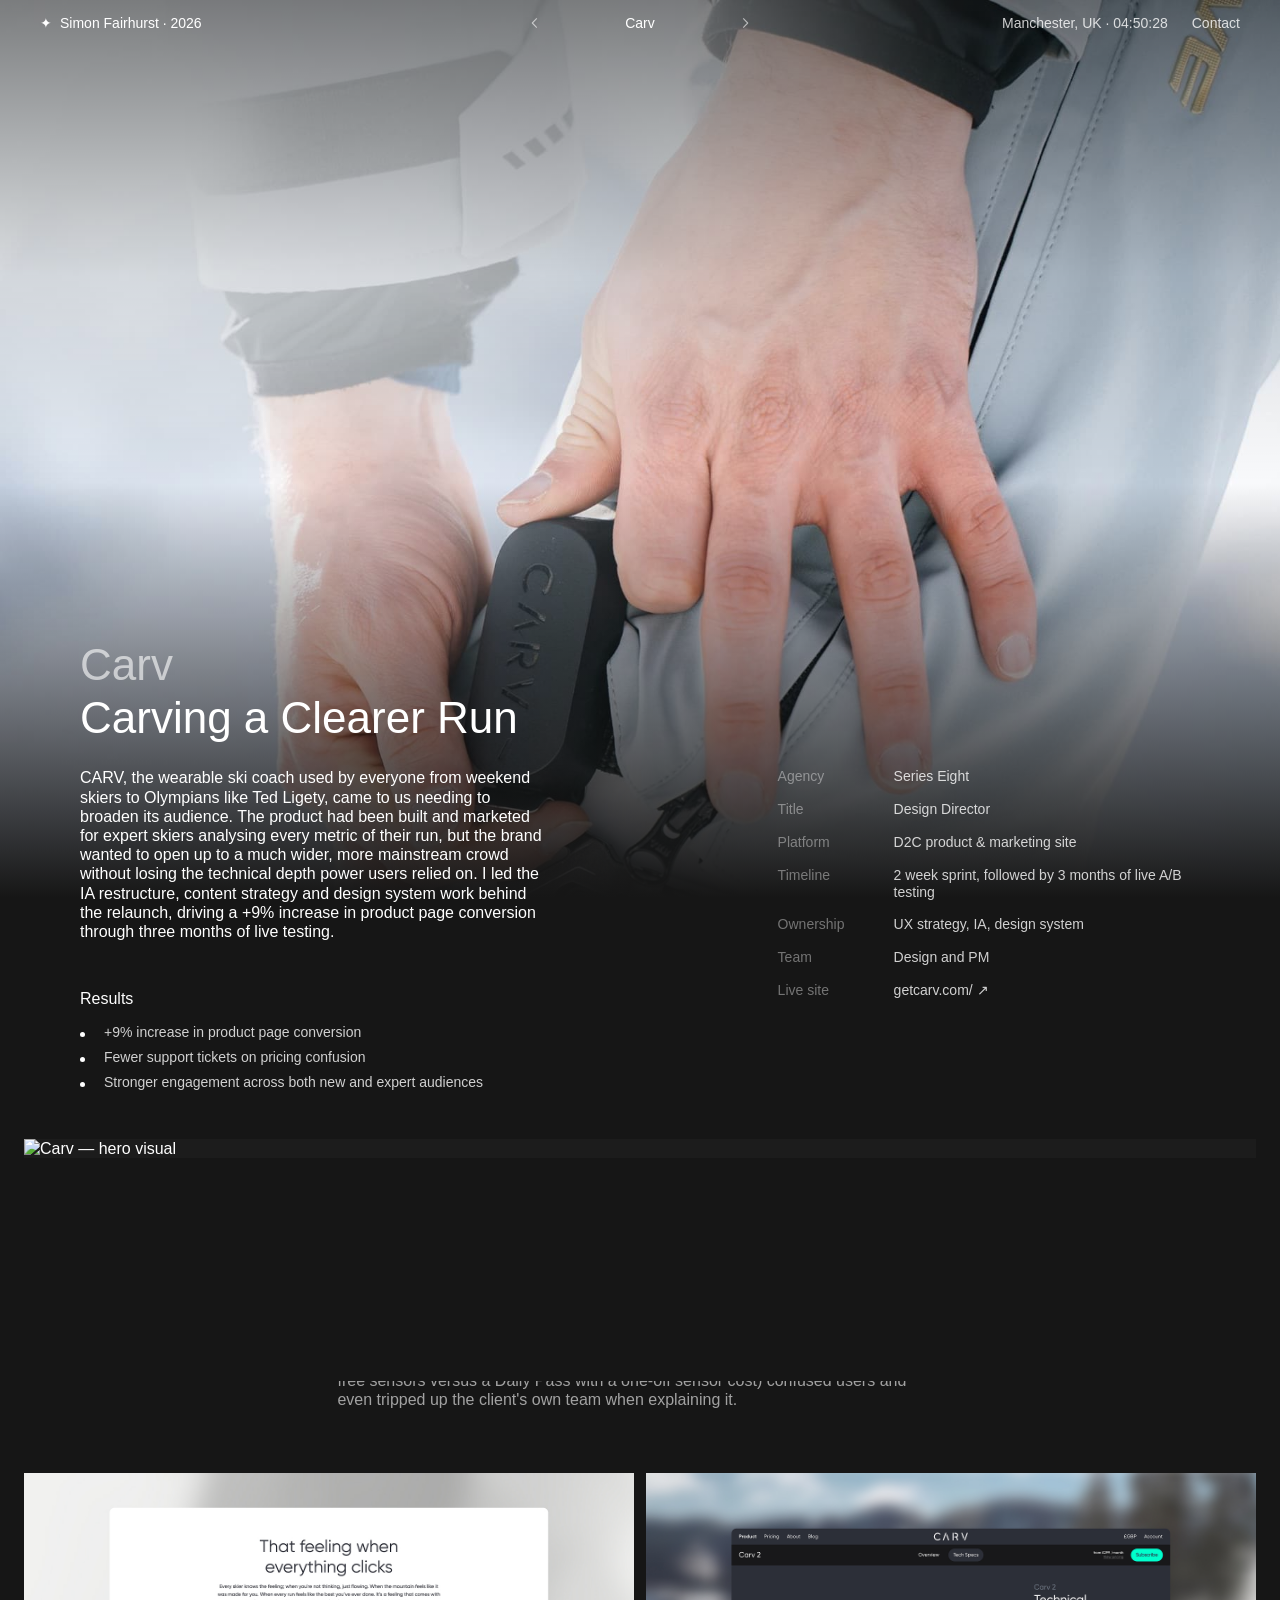
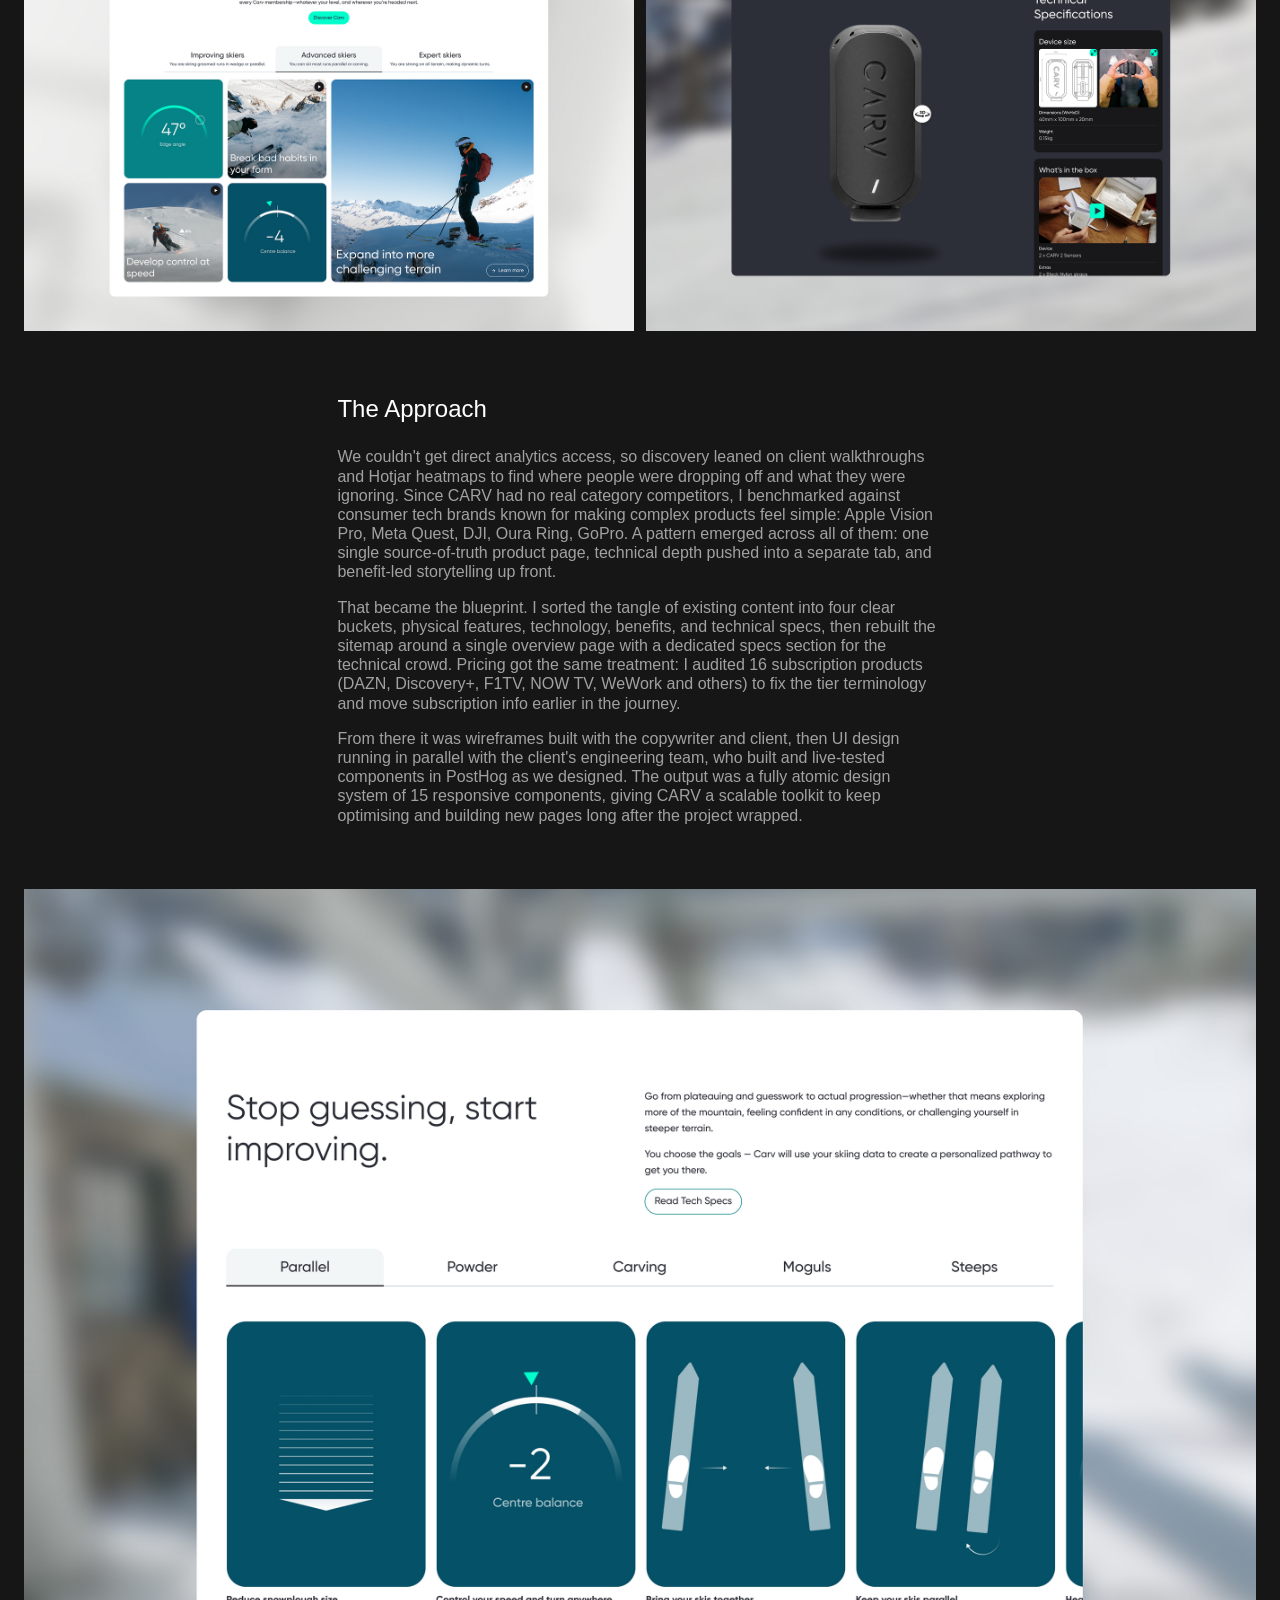
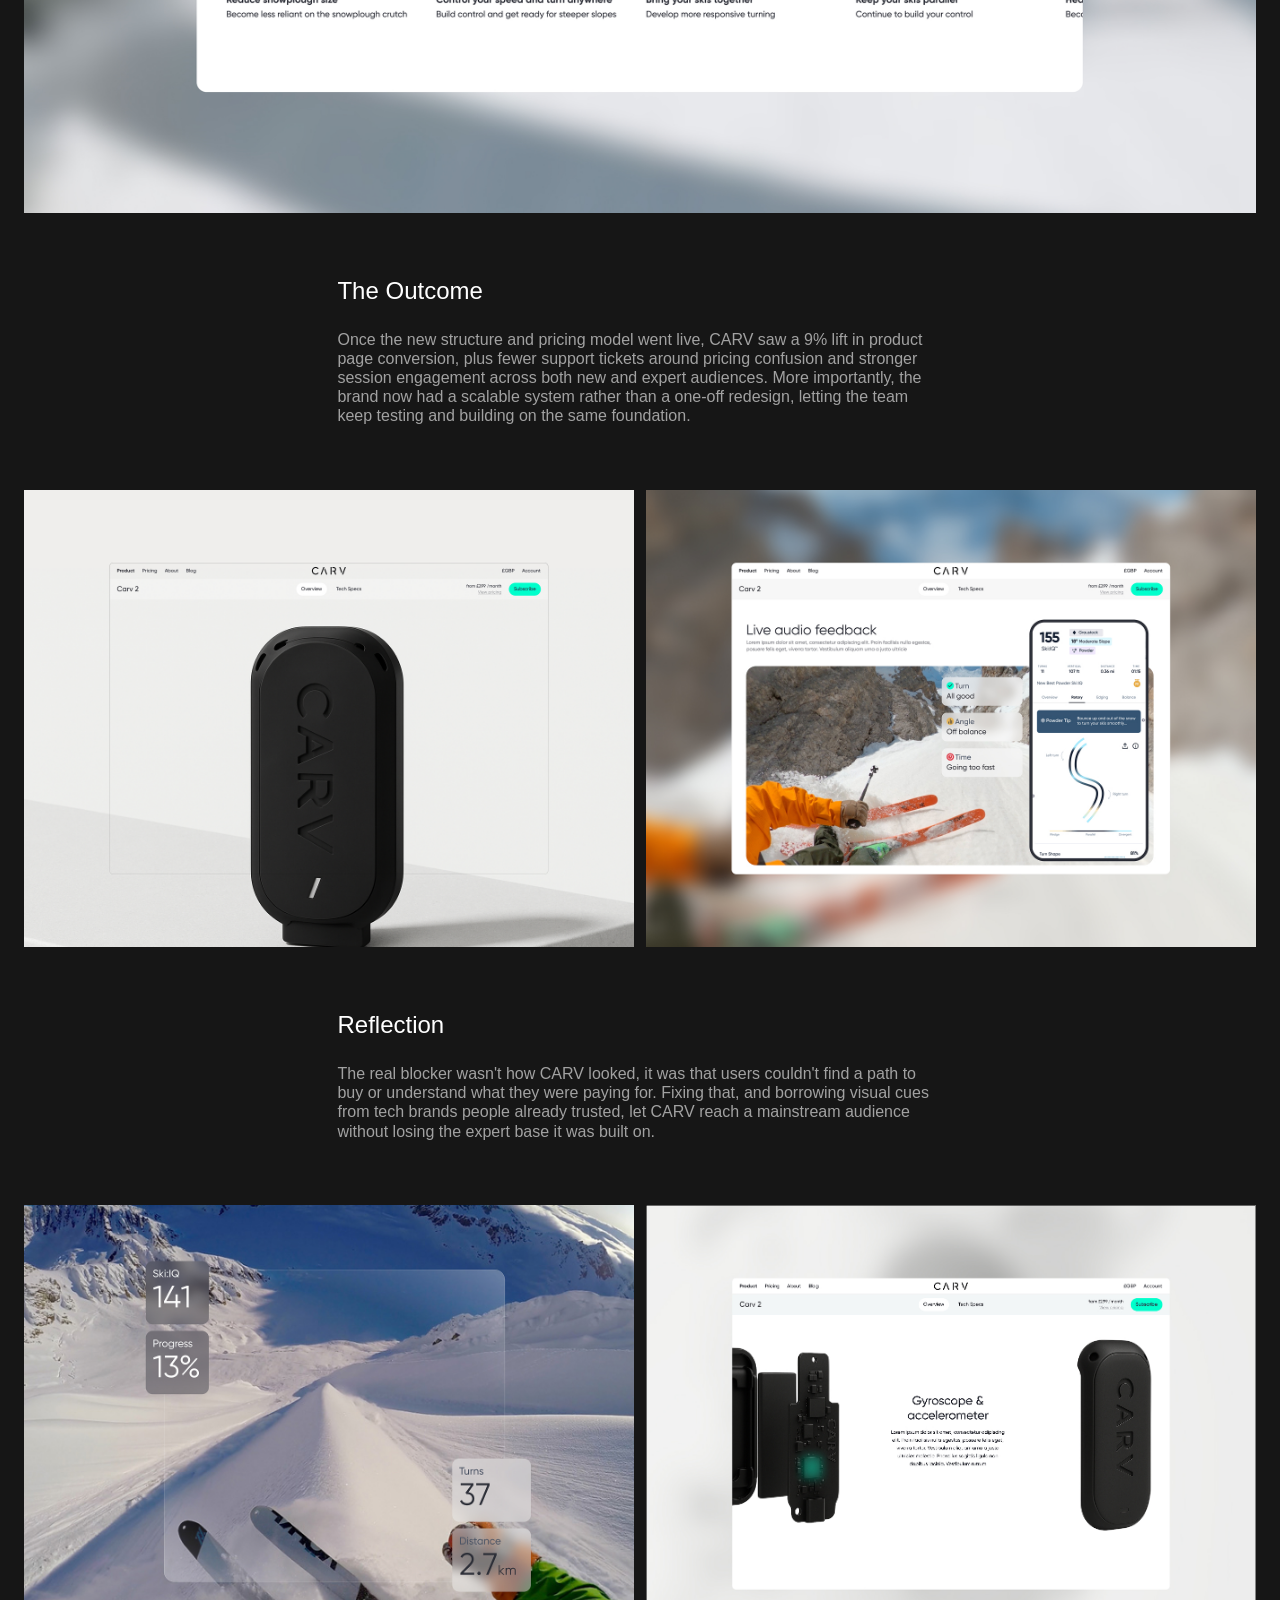
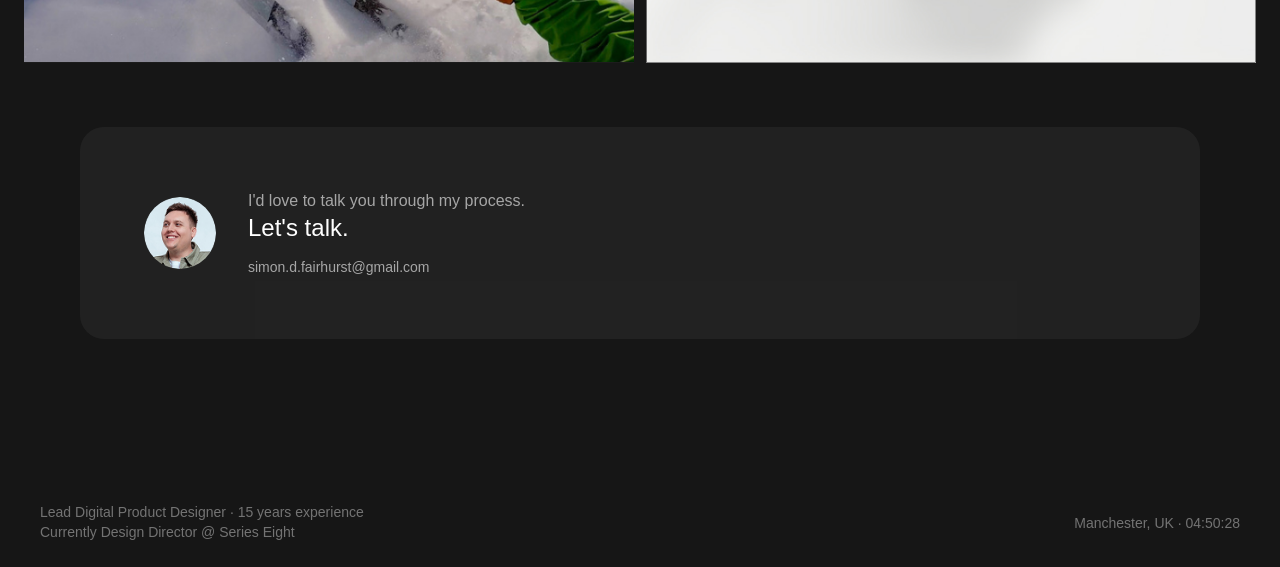
==== commit d9f4c616: "transitions" ====
--- a/case-studies/carv.html
+++ b/case-studies/carv.html
@@ -45,7 +45,10 @@
     </div>
   </header>
 
-  <main id="main" class="cs-wrap">
+  <main id="main" class="cs-wrap cs-wrap--has-hero">
+    <div class="cs-hero">
+      <img src="../assets/carv/master.jpg" alt="Carv" loading="eager">
+    </div>
     <div class="cs-header">
       <p class="cs-header__label">Carv</p>
       <h1 class="cs-header__title">Carving a Clearer Run</h1>
--- a/css/style.css
+++ b/css/style.css
@@ -2,6 +2,197 @@
    Simon Fairhurst · Portfolio — Shared Stylesheet
    Design system tokens pulled directly from the Figma export brief.
    ========================================================================== */
+
+/* Cross-document View Transitions — lets a clicked homepage card morph into
+   the matching case study's hero banner across a real page navigation.
+   Chrome/Edge only today; other browsers just do a normal instant
+   navigation, so this is pure progressive enhancement, not a dependency.
+   Matching pairs are wired up per-project below (search "view-transition-name"). */
+@view-transition {
+  navigation: auto;
+}
+/* Browser default is a snappy 250ms ease — slow this down and smooth the
+   curve for a more deliberate morph. All four pseudo-elements need this
+   set together: ::view-transition-group handles the box's size/position,
+   while ::view-transition-old/new (inside ::view-transition-image-pair)
+   handle the actual pixel crossfade — leaving one on the fast default
+   makes the shape and the image content finish at different times, which
+   reads as "grows, then separately fades, then snaps" instead of one
+   continuous motion. Applies to the hero pairing and the default page
+   crossfade alike, so nothing finishes ahead of anything else. */
+::view-transition-group(*),
+::view-transition-image-pair(*),
+::view-transition-old(*),
+::view-transition-new(*) {
+  animation-duration: 0.7s;
+  animation-timing-function: cubic-bezier(0.4, 0, 0.2, 1);
+}
+/* The card and the hero banner crop the same photo at very different
+   aspect ratios (portrait card vs. wide landscape banner). Crossfading
+   between two different framings of the same image reads as a jarring
+   swap rather than a morph, which is what was causing the "grows, then
+   fades, then jumps" feel. Skipping the crossfade and showing only the
+   destination framing throughout means the shape/position animation
+   above does all the work — it reads as one image growing smoothly into
+   place instead. Each project's skip-crossfade pair is defined next to
+   its name-pairing rule, below. */
+@media (prefers-reduced-motion: reduce) {
+  ::view-transition-group(*),
+  ::view-transition-old(*),
+  ::view-transition-new(*) {
+    animation: none !important;
+  }
+}
+/* Per-project name pairing. Matches by each image's existing src, so no
+   extra HTML attributes are needed — both the Stacked/Swipe homepage card
+   and the case study's hero banner get the same view-transition-name,
+   which is what lets the browser morph one into the other across the
+   navigation. Each project also gets its own skip-crossfade pair (see the
+   .cs-hero comment above the wildcard rule for why that's needed). */
+img[src="assets/cards/playstation-gear.jpg"],
+img[src="../assets/playstation-gear/master.jpg"] {
+  view-transition-name: card-playstation-gear;
+}
+::view-transition-old(card-playstation-gear) {
+  animation: none;
+  opacity: 0;
+}
+::view-transition-new(card-playstation-gear) {
+  animation: none;
+  opacity: 1;
+}
+img[src="assets/cards/outside-in.jpg"],
+img[src="../assets/outside-in/master.jpg"] {
+  view-transition-name: card-outside-in;
+}
+::view-transition-old(card-outside-in) {
+  animation: none;
+  opacity: 0;
+}
+::view-transition-new(card-outside-in) {
+  animation: none;
+  opacity: 1;
+}
+img[src="assets/cards/nikon.jpg"],
+img[src="../assets/nikon/master.jpg"] {
+  view-transition-name: card-nikon;
+}
+::view-transition-old(card-nikon) {
+  animation: none;
+  opacity: 0;
+}
+::view-transition-new(card-nikon) {
+  animation: none;
+  opacity: 1;
+}
+img[src="assets/cards/notwoways.jpg"],
+img[src="../assets/notwoways/master.jpg"] {
+  view-transition-name: card-notwoways;
+}
+::view-transition-old(card-notwoways) {
+  animation: none;
+  opacity: 0;
+}
+::view-transition-new(card-notwoways) {
+  animation: none;
+  opacity: 1;
+}
+img[src="assets/cards/steamforged-games.jpg"],
+img[src="../assets/steamforged-games/master.jpg"] {
+  view-transition-name: card-steamforged-games;
+}
+::view-transition-old(card-steamforged-games) {
+  animation: none;
+  opacity: 0;
+}
+::view-transition-new(card-steamforged-games) {
+  animation: none;
+  opacity: 1;
+}
+img[src="assets/cards/triumph-motorcycles.jpg"],
+img[src="../assets/triumph-motorcycles/master.jpg"] {
+  view-transition-name: card-triumph-motorcycles;
+}
+::view-transition-old(card-triumph-motorcycles) {
+  animation: none;
+  opacity: 0;
+}
+::view-transition-new(card-triumph-motorcycles) {
+  animation: none;
+  opacity: 1;
+}
+img[src="assets/cards/carv.jpg"],
+img[src="../assets/carv/master.jpg"] {
+  view-transition-name: card-carv;
+}
+::view-transition-old(card-carv) {
+  animation: none;
+  opacity: 0;
+}
+::view-transition-new(card-carv) {
+  animation: none;
+  opacity: 1;
+}
+img[src="assets/cards/mailboard.jpg"],
+img[src="../assets/mailboard/master.jpg"] {
+  view-transition-name: card-mailboard;
+}
+::view-transition-old(card-mailboard) {
+  animation: none;
+  opacity: 0;
+}
+::view-transition-new(card-mailboard) {
+  animation: none;
+  opacity: 1;
+}
+img[src="assets/cards/crunchpos.jpg"],
+img[src="../assets/crunchpos/master.jpg"] {
+  view-transition-name: card-crunchpos;
+}
+::view-transition-old(card-crunchpos) {
+  animation: none;
+  opacity: 0;
+}
+::view-transition-new(card-crunchpos) {
+  animation: none;
+  opacity: 1;
+}
+img[src="assets/cards/pearson-pte.jpg"],
+img[src="../assets/pearson-pte/master.jpg"] {
+  view-transition-name: card-pearson-pte;
+}
+::view-transition-old(card-pearson-pte) {
+  animation: none;
+  opacity: 0;
+}
+::view-transition-new(card-pearson-pte) {
+  animation: none;
+  opacity: 1;
+}
+img[src="assets/cards/splitmetrics.jpg"],
+img[src="../assets/splitmetrics/master.jpg"] {
+  view-transition-name: card-splitmetrics;
+}
+::view-transition-old(card-splitmetrics) {
+  animation: none;
+  opacity: 0;
+}
+::view-transition-new(card-splitmetrics) {
+  animation: none;
+  opacity: 1;
+}
+img[src="assets/cards/stash-finance.jpg"],
+img[src="../assets/stash-finance/master.jpg"] {
+  view-transition-name: card-stash-finance;
+}
+::view-transition-old(card-stash-finance) {
+  animation: none;
+  opacity: 0;
+}
+::view-transition-new(card-stash-finance) {
+  animation: none;
+  opacity: 1;
+}
 
 /* Google Fonts: Instrument Sans, Regular only (per style guide) */
 @import url('https://fonts.googleapis.com/css2?family=Instrument+Sans:wght@400&display=swap');
@@ -351,11 +542,25 @@
   /* Center the whole fan's bounding box on the page, not just the front
      card: self-center (-50%) then shift back by half the total spread. */
   transform: translate(calc(-50% - var(--fan-half-x, 162px)), calc(-50% - var(--fan-half-y, 93px)));
+  /* Gives child cards real 3D space to rotate in for the hover-tilt effect
+     below, rather than a flat skew. */
+  perspective: 900px;
 }
 @keyframes cardEnter {
   from { opacity: 0; transform: translate(var(--tx, 0px), calc(var(--ty, 0px) + 18px)) scale(.98); }
   to   { opacity: 1; transform: translate(var(--tx, 0px), var(--ty, 0px)); }
 }
+@keyframes csHeaderEnter {
+  from { opacity: 0; transform: translateY(28px); }
+  to   { opacity: 1; transform: translateY(0); }
+}
+.cs-header.is-entering {
+  animation: csHeaderEnter .7s cubic-bezier(.16,.8,.24,1) both;
+  animation-delay: .15s; /* lets the hero settle in first before text follows */
+}
+@media (prefers-reduced-motion: reduce) {
+  .cs-header.is-entering { animation: none; }
+}
 .stacked-stage.is-entering .stacked-card {
   animation: cardEnter .55s cubic-bezier(.16,.8,.24,1) both;
   animation-delay: calc(var(--index, 0) * 70ms);
@@ -366,7 +571,8 @@
   top: 0; left: 0;
   width: 100%; height: 100%;
   cursor: pointer;
-  transform: translate(var(--tx, 0px), var(--ty, 0px));
+  transform: translate(var(--tx, 0px), var(--ty, 0px)) rotateX(var(--rx, 0deg)) rotateY(var(--ry, 0deg));
+  transform-style: preserve-3d;
   z-index: var(--z, 1);
   transition: transform .3s ease-out;
   box-shadow: 0 30px 60px -20px rgba(0,0,0,0.6);
@@ -374,6 +580,46 @@
 }
 .stacked-card:hover, .stacked-card:focus-visible {
   z-index: 50;
+}
+/* While the pointer is actively moving over a card, swap to a much faster
+   transition so the tilt tracks the cursor instead of lagging behind it.
+   Reset (mouseleave) uses the slower .3s above so it settles smoothly. */
+.stacked-card.is-tilting {
+  transition: transform .1s ease-out;
+}
+@media (prefers-reduced-motion: reduce) {
+  .stacked-card { transform: translate(var(--tx, 0px), var(--ty, 0px)) !important; }
+}
+
+/* Glossy shine — a soft diagonal highlight that tracks the cursor, blended
+   with soft-light so it reads as light catching plastic rather than a
+   colour effect. Position is set by the same mousemove handler that
+   drives the tilt (see initCardTilt), so both move together. */
+.stacked-card::after {
+  content: "";
+  position: absolute;
+  inset: 0;
+  z-index: 1;
+  background-image: linear-gradient(
+    115deg,
+    transparent 35%,
+    rgba(255,255,255,0.55) 48%,
+    rgba(255,255,255,0.55) 52%,
+    transparent 65%
+  );
+  background-size: 250% 250%;
+  background-position: var(--shine-x, 50%) var(--shine-y, 50%);
+  mix-blend-mode: soft-light;
+  opacity: 0;
+  pointer-events: none;
+  transition: opacity .25s ease;
+}
+.stacked-card:hover::after,
+.stacked-card.is-tilting::after {
+  opacity: 1;
+}
+@media (prefers-reduced-motion: reduce) {
+  .stacked-card::after { display: none; }
 }
 
 .stacked-card .card__overlay-top,
@@ -409,17 +655,50 @@
   position: relative;
   width: min(455px, 38vw);
   aspect-ratio: 455 / 491;
+  perspective: 900px;
 }
 .swipe-card-wrap {
   position: absolute;
   inset: 0;
   touch-action: pan-y;
+  border-radius: var(--radius);
+  overflow: hidden;
   transition: transform .3s ease, opacity .3s ease;
-  transform: translateY(calc(var(--depth, 0) * 34px)) scale(calc(1 - var(--depth, 0) * 0.055));
+  transform: translateY(calc(var(--depth, 0) * 34px)) scale(calc(1 - var(--depth, 0) * 0.055)) rotateX(var(--rx, 0deg)) rotateY(var(--ry, 0deg));
+  transform-style: preserve-3d;
 }
 .swipe-card-wrap.is-top { cursor: grab; }
 .swipe-card-wrap.is-dragging { transition: none; cursor: grabbing; }
 .swipe-card-wrap.is-exiting { cursor: grabbing; }
+.swipe-card-wrap.is-tilting { transition: transform .1s ease-out, opacity .3s ease; }
+.swipe-card-wrap::after {
+  content: "";
+  position: absolute;
+  inset: 0;
+  z-index: 1;
+  background-image: linear-gradient(
+    115deg,
+    transparent 35%,
+    rgba(255,255,255,0.55) 48%,
+    rgba(255,255,255,0.55) 52%,
+    transparent 65%
+  );
+  background-size: 250% 250%;
+  background-position: var(--shine-x, 50%) var(--shine-y, 50%);
+  mix-blend-mode: soft-light;
+  opacity: 0;
+  pointer-events: none;
+  transition: opacity .25s ease;
+}
+.swipe-card-wrap.is-tilting::after {
+  opacity: 1;
+}
+@media (prefers-reduced-motion: reduce) {
+  .swipe-card-wrap {
+    transform: translateY(calc(var(--depth, 0) * 34px)) scale(calc(1 - var(--depth, 0) * 0.055)) !important;
+  }
+  .swipe-card-wrap::after { display: none; }
+}
 .swipe-card {
   width: 100%; height: 100%;
   pointer-events: none;
@@ -531,8 +810,50 @@
   margin: 0 auto;
   padding: 140px var(--xl) 0;
 }
+.cs-wrap--has-hero { padding-top: 0; }
+
+/* Hero banner — full-bleed, sits behind the fixed topbar, and reuses the
+   exact image from the homepage card (see view-transition-name pairing
+   below) so a click on the card morphs straight into this. */
+.cs-hero {
+  position: relative;
+  width: 100vw;
+  left: 50%;
+  margin-left: -50vw;
+  /* Hero height is ~107.9vw (100vw at 455:491 aspect-ratio), so pull the
+     header up by roughly half of that — expressed in vw, not px, so the
+     overlap scales with the hero's own vw-driven height instead of being
+     a near-nothing fraction of it on larger screens. */
+  margin-bottom: -58vw;
+  aspect-ratio: 455 / 491; /* matches .stacked-stack / .swipe-deck on the
+    homepage card exactly, so both ends of the transition show the same
+    crop — no framing mismatch left to cause a jump */
+  overflow: hidden;
+  background: var(--grey);
+}
+.cs-hero img {
+  width: 100%;
+  height: 100%;
+  object-fit: cover;
+  display: block;
+}
+.cs-hero::after {
+  content: "";
+  position: absolute;
+  inset: 0;
+  background: linear-gradient(
+    180deg,
+    rgba(0,0,0,0.5) 0%,
+    rgba(0,0,0,0.1) 20%,
+    rgba(22,22,22,0) 35%,
+    var(--bg) 65%
+  );
+  pointer-events: none;
+}
 
 .cs-header {
+  position: relative;
+  z-index: 2;
   display: grid;
   grid-template-columns: 1.5fr 1fr;
   grid-template-areas:
